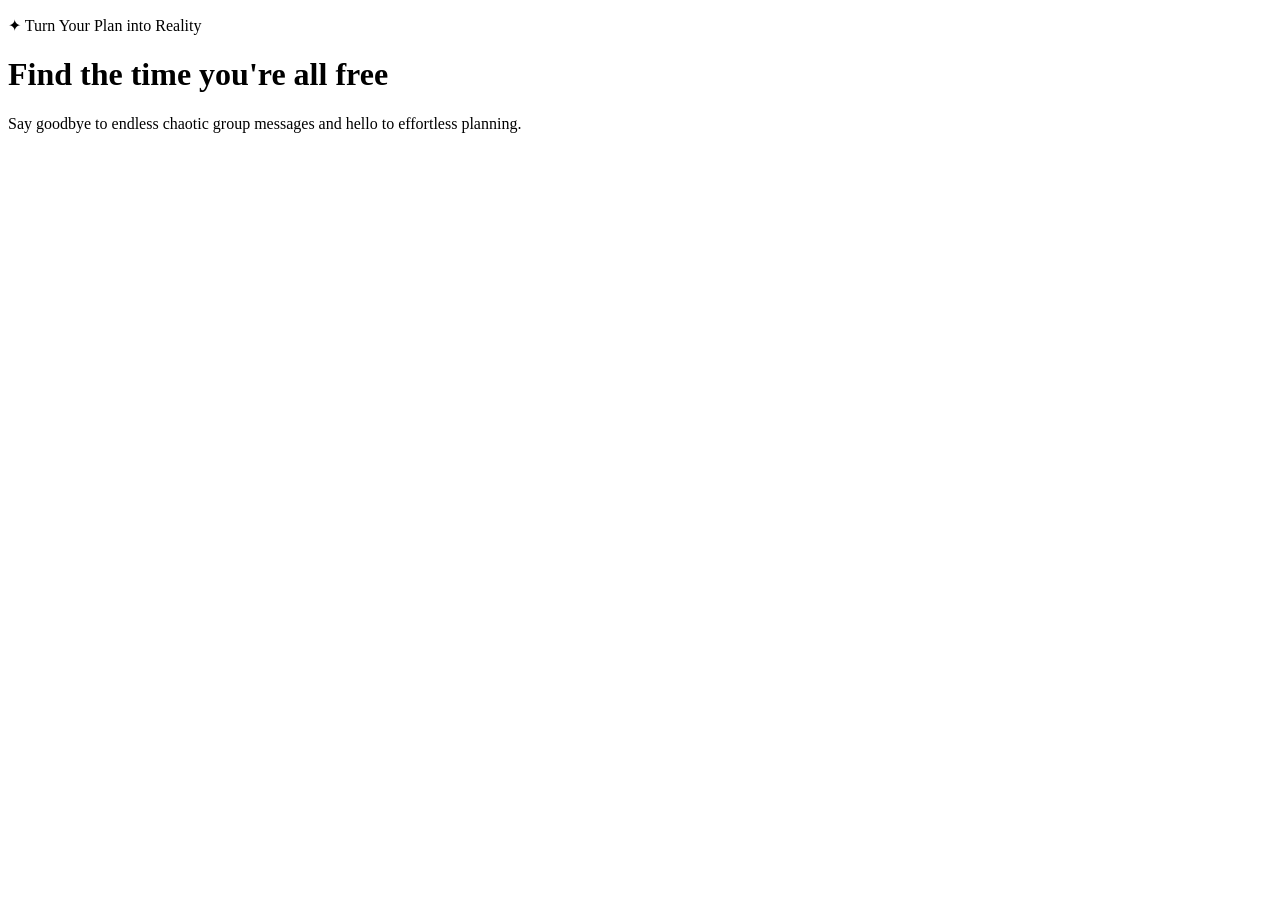
==== index.html @ 42d57957 "Add landing page structure" ====
<!DOCTYPE html>
<html lang="en">
<head>
    <meta charset="UTF-8">
    <meta name="viewport" content="width=device-width, initial-scale=1.0">
    <title>When Plans Make It Out of the Group Chat</title>
    <link rel="stylesheet" href="styles.css">
</head>
<body>
<div class="stars"></div>
<div class="app">
    <p class="eyebrow">✦ Turn Your Plan into Reality</p>
    <h1 class="brand">Find the time you're all free</h1>
    <p class="tagline">Say goodbye to endless chaotic group messages and hello to effortless planning.</p>
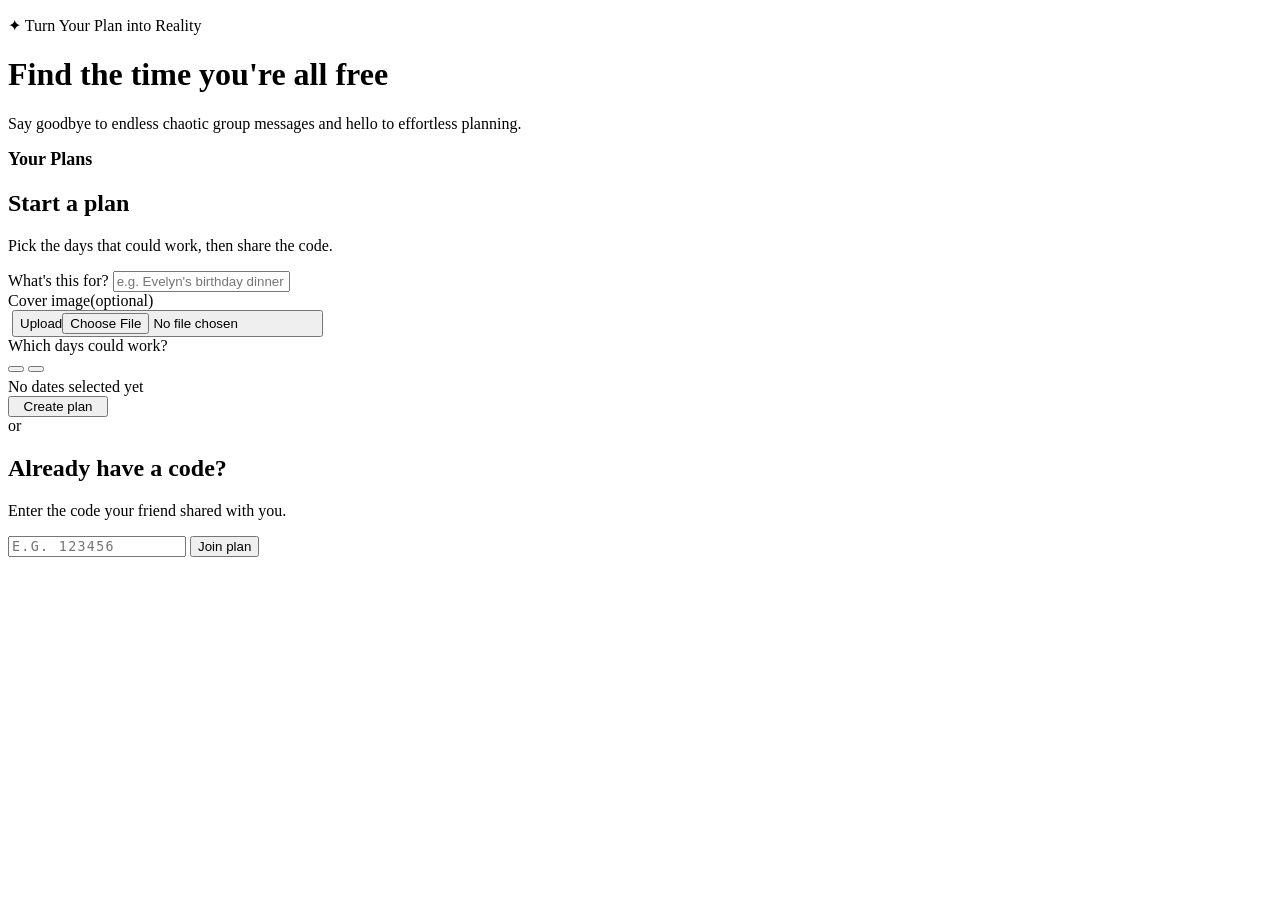
==== commit ec7dd0c3: "Add main homepage" ====
--- a/index.html
+++ b/index.html
@@ -13,3 +13,60 @@
     <h1 class="brand">Find the time you're all free</h1>
     <p class="tagline">Say goodbye to endless chaotic group messages and hello to effortless planning.</p>
 
+    <!-- main homepage-->
+    <div id="main-screen">
+        <div id="my-plans-section" class="hidden">
+            <h2 style="font-family: 'Fraunces', serif; font-size:18px; margin-bottom:14px;">Your Plans</h2>
+            <div class="plans-grid" id="plans-grid"></div>
+        </div>
+        
+        <div class="card" id="create-card">
+            <h2>Start a plan</h2>
+            <p class="sub">Pick the days that could work, then share the code.</p>
+
+            <div class="field">
+                <label for="event-name">What's this for?</label>
+                <input class="input" id="event-name" placeholder="e.g. Evelyn's birthday dinner" maxlength="60">
+            </div>
+
+            <div class="field">
+                <label>Cover image(optional)</label>
+                <div class="cover-upload">
+                    <img class="cover-preview" id="create-cover-preview" alt="">
+                    <button class="btn btn-ghost btn-sm file-btn">Upload<input type="file" id="create-cover-input" accept="image/*"></button>
+                </div> 
+                <!--image/* = allow any image type-->
+            </div>
+
+            <div class="field">
+                <label>Which days could work?</label>
+                <div class="cal-head">
+                    <button clear="cal-nav" id="cal-prev"></button>
+                    <span clear="month" id="cal-month-label"></span>
+                    <button clear="cal-nav" id="cal-next"></button>
+                </div>
+                <div class="cal-grid" id="cal-dow-row"></div>
+                <div class="cal-grid" id="cal-grid" style="margin-top:5px"></div>
+                <div class="selected-count" id="selected-count">No dates selected yet</div>
+                <div class="date-chips" id="date-chips"></div>
+            </div>
+        
+            <div class="error-msg hidden" id="create-error"></div>
+            <button class="btn btn-primary" id="create-btn" style="width:100px">Create plan</button>
+        </div>   
+
+        <div class="divider-word">or</div>
+
+        <div class="card">
+            <h2>Already have a code?</h2>
+            <p class="sub">Enter the code your friend shared with you.</p>
+            <div class="row">
+                <input class="input" id="join-code" placeholder="e.g. 123456" maxlength="6" style="text-transform:uppercase; letter-spacing:0.1em; font-family:'JetBrains Mono',monospace;">
+                <button class="btn btn-ghost" id="join-btn" style="flex:0 0 auto;">Join plan</button>
+            </div>
+            <div class="error-msg hidden" id="join-error"></div>
+        </div>
+    </div>
+
+<!-- EVENT SCREEN -->
+
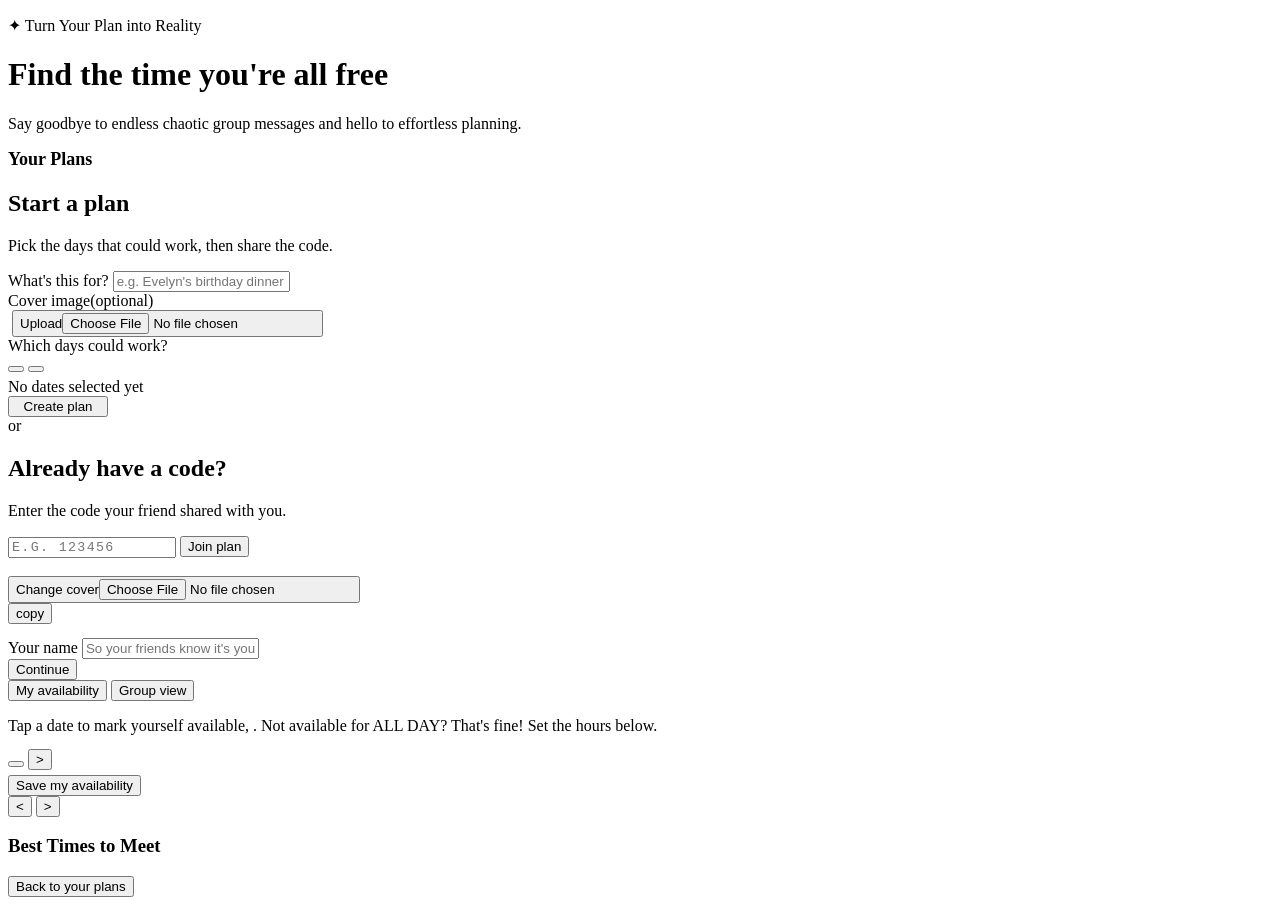
==== commit 2a8bade1: "Add event screen" ====
--- a/index.html
+++ b/index.html
@@ -16,15 +16,19 @@
     <!-- main homepage-->
     <div id="main-screen">
         <div id="my-plans-section" class="hidden">
+            <!-- font Fraunces, if unavailable serif, make it 18, add 14px underneath -->
             <h2 style="font-family: 'Fraunces', serif; font-size:18px; margin-bottom:14px;">Your Plans</h2>
+            <!-- empty, will later add plan cards--> 
             <div class="plans-grid" id="plans-grid"></div>
         </div>
         
         <div class="card" id="create-card">
             <h2>Start a plan</h2>
+            <!-- sub = make text smaller & gray -->
             <p class="sub">Pick the days that could work, then share the code.</p>
 
             <div class="field">
+                <!-- ask user what the event is for, using <label> -->
                 <label for="event-name">What's this for?</label>
                 <input class="input" id="event-name" placeholder="e.g. Evelyn's birthday dinner" maxlength="60">
             </div>
@@ -32,6 +36,7 @@
             <div class="field">
                 <label>Cover image(optional)</label>
                 <div class="cover-upload">
+                    <!-- initially empty img-->
                     <img class="cover-preview" id="create-cover-preview" alt="">
                     <button class="btn btn-ghost btn-sm file-btn">Upload<input type="file" id="create-cover-input" accept="image/*"></button>
                 </div> 
@@ -57,6 +62,7 @@
 
         <div class="divider-word">or</div>
 
+        <!-- join existing plan -->
         <div class="card">
             <h2>Already have a code?</h2>
             <p class="sub">Enter the code your friend shared with you.</p>
@@ -68,5 +74,78 @@
         </div>
     </div>
 
-<!-- EVENT SCREEN -->
+    <!-- EVENT SCREEN -->
+    <div id="screen-event" class="hidden">
+        <div class="card">
+            <img class="cover-banner-hidden" id="ev-cover-banner" alt="">
+            <div class="event-header">
+                <div> 
+                    <h2 id="ev-name" style="font-size:22px; margin:0;"></h2>
+                    <div class="meta-line" id="ev-meta"></div>
+                    <button class="cover-change-link file-btn" id="ev-cover-btn"> Change cover<input type="file" id="ev-cover-input" accept="image/*"></button>
+                </div>
+                <div class="code-badge">
+                    <span id="ev-code"></span>
+                    <button id="btn-copy-code">copy</button>
+                </div>
+            </div>
+            
+            <div id="name-gate">
+                <div class="field" style="max-width:320px; margin-top:14px;"> <label for="my-name">Your name</label>
+                <input class="input" id="my-name" placeholder="So your friends know it's you" maxlength="30">
+                <button class="btn btn-primary" id="btn-set-name">Continue</button>
+            </div>
 
+            <div id="event-body" class="hidden">
+                <div class="tabs">
+                    <button class="tab active" id="tab-mine" data-tab="mine">My availability</button>
+                    <button class="tab" id="tab-group" data-tab="group">Group view</button>
+                </div>
+
+                <div id="panel-mine">
+                    <p class="hint" style="margin-bottom:14px;">Tap a date to mark yourself available, <span id="mine-name-echo" style="font-weight:600;"></span>. Not available for ALL DAY? That's fine! Set the hours below.</p>
+                    <div class="cal-head">
+                        <button class="cal-nav" id="ev-cal-prev"></button>
+                        <span class="month" id="ev-cal-month-label"></span>
+                        <button class="cal-nav" id="ev-cal-next">></button>
+                    </div>
+                    <div class="cal-grid" id="mine-dow-row"></div>
+                    <div class="cal-grid" id="mine-grid" style="margin-top:5px;"></div>
+
+                    <div class="date-list" id="mine-date-list"></div>
+
+                    <div class="save-bar">
+                        <button class="btn btn-primary" id="btn-save">Save my availability </button>
+                        <span class="save-status" id="save-status"></span>
+                    </div>
+                </div>
+
+                <div id="panel-group" class="hidden">
+                    <div class="cal-head">
+                        <button class="cal-nav" id="grp-cal-prev"><</button>
+                        <span class="month" id="grp-cal-month-label"></span>
+                        <button class="cal-nav" id="grp-cal-next">></button>
+                    </div>
+                    <div class="cal-grid" id="grp-dow-row"></div>
+                    <div class="cal-grid" id="grp-grid" style="margin-top:5px;"></div>
+
+                    <div id="detail-panel" class="detail-panel hidden"></div>
+
+                    <div class="legend" id="legend"></div>
+
+                    <div class="best-times">
+                        <h3>Best Times to Meet</h3>
+                        <div id="best-times-list"></div>
+                    </div>
+                </div>
+            </div>
+        </div>
+
+        <button class="btn btn-ghost" id="btn-back-home">Back to your plans</button>
+    </div>
+
+</div>
+
+<script src="script.js"></script>
+</body>
+</html>
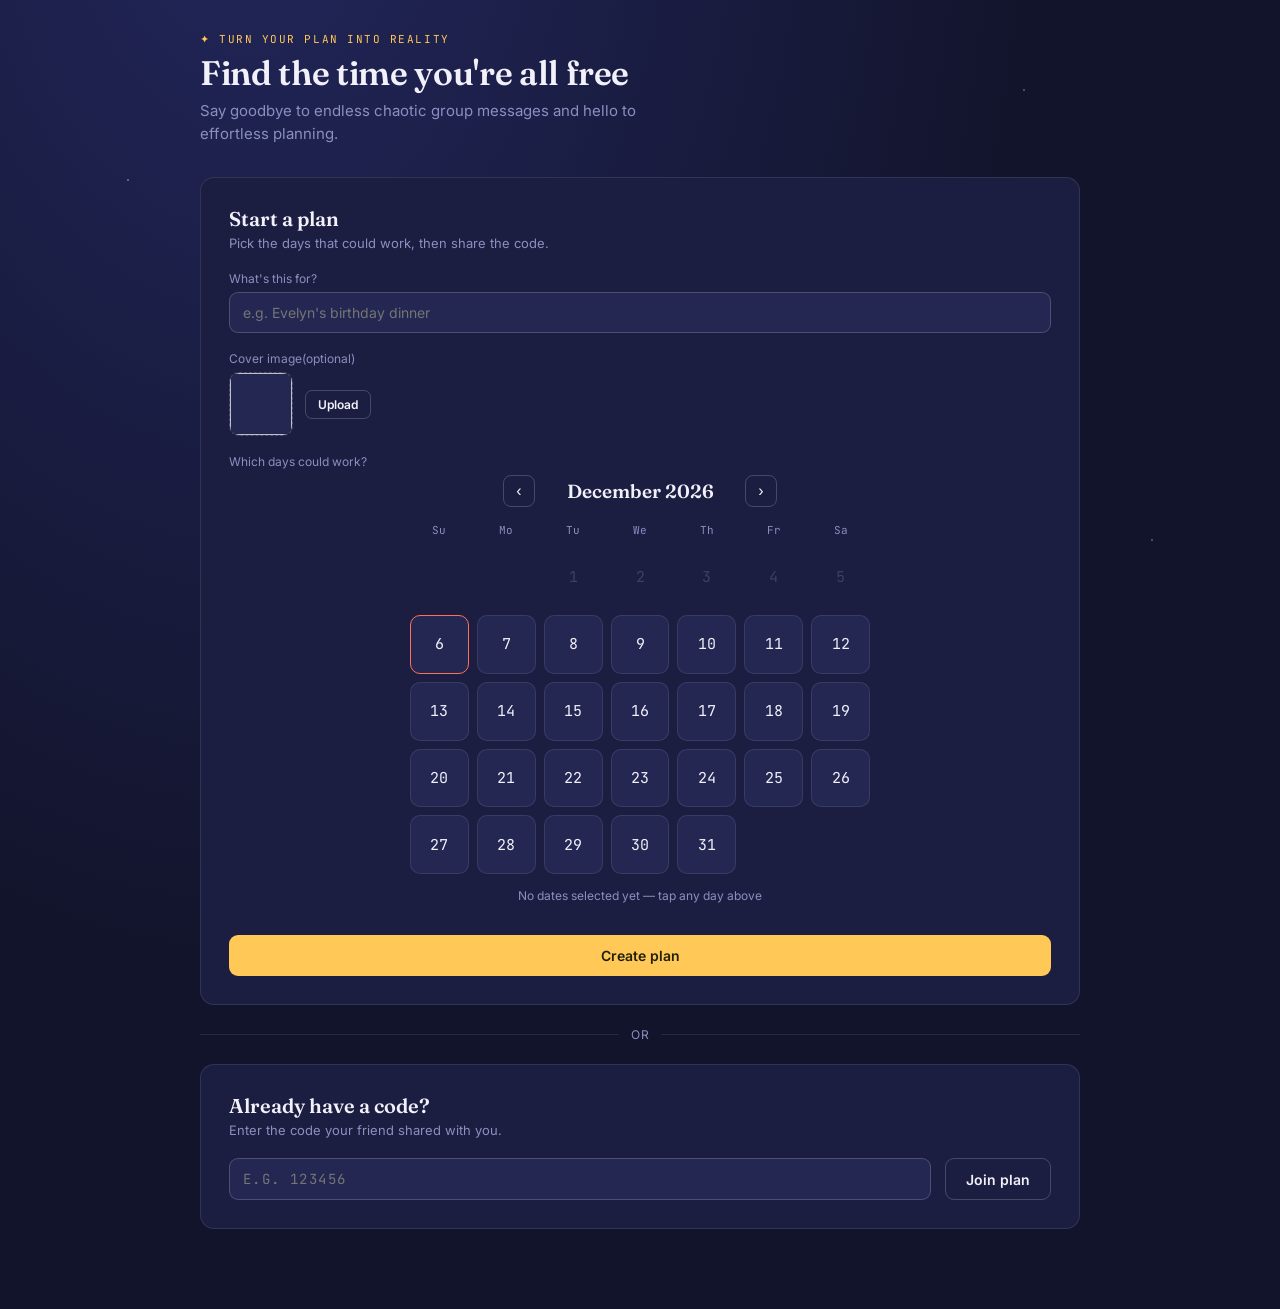
==== commit 2aa304a1: "add new index.html file with changes from prev file" ====
--- a/index.html
+++ b/index.html
@@ -14,7 +14,7 @@
     <p class="tagline">Say goodbye to endless chaotic group messages and hello to effortless planning.</p>
 
     <!-- main homepage-->
-    <div id="main-screen">
+    <div id="screen-home">
         <div id="my-plans-section" class="hidden">
             <!-- font Fraunces, if unavailable serif, make it 18, add 14px underneath -->
             <h2 style="font-family: 'Fraunces', serif; font-size:18px; margin-bottom:14px;">Your Plans</h2>
@@ -46,9 +46,9 @@
             <div class="field">
                 <label>Which days could work?</label>
                 <div class="cal-head">
-                    <button clear="cal-nav" id="cal-prev"></button>
-                    <span clear="month" id="cal-month-label"></span>
-                    <button clear="cal-nav" id="cal-next"></button>
+                    <button class="cal-nav" id="cal-prev">‹</button>
+                    <span class="month" id="cal-month-label"></span>
+                    <button class="cal-nav" id="cal-next">›</button>
                 </div>
                 <div class="cal-grid" id="cal-dow-row"></div>
                 <div class="cal-grid" id="cal-grid" style="margin-top:5px"></div>
@@ -57,8 +57,8 @@
             </div>
         
             <div class="error-msg hidden" id="create-error"></div>
-            <button class="btn btn-primary" id="create-btn" style="width:100px">Create plan</button>
-        </div>   
+            <button class="btn btn-primary" id="btn-create" style="width:100%;">Create plan</button> 
+            </div>    
 
         <div class="divider-word">or</div>
 
@@ -68,7 +68,7 @@
             <p class="sub">Enter the code your friend shared with you.</p>
             <div class="row">
                 <input class="input" id="join-code" placeholder="e.g. 123456" maxlength="6" style="text-transform:uppercase; letter-spacing:0.1em; font-family:'JetBrains Mono',monospace;">
-                <button class="btn btn-ghost" id="join-btn" style="flex:0 0 auto;">Join plan</button>
+                <button class="btn btn-ghost" id="btn-join" style="flex:0 0 auto;">Join plan</button>
             </div>
             <div class="error-msg hidden" id="join-error"></div>
         </div>
@@ -77,7 +77,7 @@
     <!-- EVENT SCREEN -->
     <div id="screen-event" class="hidden">
         <div class="card">
-            <img class="cover-banner-hidden" id="ev-cover-banner" alt="">
+            <img class="cover-banner hidden" id="ev-cover-banner" alt="">
             <div class="event-header">
                 <div> 
                     <h2 id="ev-name" style="font-size:22px; margin:0;"></h2>
@@ -91,8 +91,10 @@
             </div>
             
             <div id="name-gate">
-                <div class="field" style="max-width:320px; margin-top:14px;"> <label for="my-name">Your name</label>
-                <input class="input" id="my-name" placeholder="So your friends know it's you" maxlength="30">
+                <div class="field" style="max-width:320px; margin-top:14px;">
+                    <label for="my-name">Your name</label>
+                    <input class="input" id="my-name" placeholder="So your friends know it's you" maxlength="30">
+                </div>
                 <button class="btn btn-primary" id="btn-set-name">Continue</button>
             </div>
 
@@ -104,15 +106,15 @@
 
                 <div id="panel-mine">
                     <p class="hint" style="margin-bottom:14px;">Tap a date to mark yourself available, <span id="mine-name-echo" style="font-weight:600;"></span>. Not available for ALL DAY? That's fine! Set the hours below.</p>
-                    <div class="cal-head">
-                        <button class="cal-nav" id="ev-cal-prev"></button>
-                        <span class="month" id="ev-cal-month-label"></span>
-                        <button class="cal-nav" id="ev-cal-next">></button>
-                    </div>
+                <div class="cal-head">
+                <button class="cal-nav" id="ev-cal-prev">‹</button>
+                <span class="month" id="ev-cal-month-label"></span>
+                <button class="cal-nav" id="ev-cal-next">›</button>
+                </div>                    
                     <div class="cal-grid" id="mine-dow-row"></div>
                     <div class="cal-grid" id="mine-grid" style="margin-top:5px;"></div>
 
-                    <div class="date-list" id="mine-date-list"></div>
+                    <div class="date-list" id="mine-date-list"></div>   
 
                     <div class="save-bar">
                         <button class="btn btn-primary" id="btn-save">Save my availability </button>
@@ -121,11 +123,11 @@
                 </div>
 
                 <div id="panel-group" class="hidden">
-                    <div class="cal-head">
-                        <button class="cal-nav" id="grp-cal-prev"><</button>
-                        <span class="month" id="grp-cal-month-label"></span>
-                        <button class="cal-nav" id="grp-cal-next">></button>
-                    </div>
+                <div class="cal-head">
+                    <button class="cal-nav" id="grp-cal-prev">‹</button>
+                    <span class="month" id="grp-cal-month-label"></span>
+                    <button class="cal-nav" id="grp-cal-next">›</button>
+                </div>
                     <div class="cal-grid" id="grp-dow-row"></div>
                     <div class="cal-grid" id="grp-grid" style="margin-top:5px;"></div>
 
@@ -146,6 +148,6 @@
 
 </div>
 
-<script src="script.js"></script>
+<script type="module" src="firebase-init.js"></script>
+<script type="module" src="script.js"></script>
 </body>
-</html>
--- a/styles.css
+++ b/styles.css
@@ -0,0 +1,166 @@
+@import url('https://fonts.googleapis.com/css2?family=Fraunces:opsz,wght@9..144,500..700&family=Inter:wght@400;500;600;700&family=JetBrains+Mono:wght@400;500&display=swap');
+
+:root{
+    --ink: #12142B;
+    --panel: #1B1E40;
+    --panel-2: #232752;
+    --line: rgba(242,240,250,0.10);
+    --line-strong: rgba(242,240,250,0.20);
+    --text: #F2F0FA;
+    --muted: #8B8FC0;
+    --gold: #FFC857;
+    --gold-dim: rgba(255,200,87,0.18);
+    --coral: #FF6F59;
+    --radius: 14px;
+}
+
+*{box-sizing:border-box;}
+html,body{margin:0;padding:0;}
+body{
+    background: radial-gradient(ellipse at 20% -10%, #22265a 0%, var(--ink) 55%);
+    color: var(--text);
+    font-family: 'Inter', sans-serif;
+    min-height: 100vh;
+    padding: 32px 20px 60px;
+}
+.stars{
+    position:fixed; inset:0; z-index:0; pointer-events:none; opacity:0.6;
+    background-image:
+    radial-gradient(1.5px 1.5px at 10% 20%, rgba(255,255,255,0.5) 50%, transparent 100%),
+    radial-gradient(1.5px 1.5px at 80% 10%, rgba(255,255,255,0.4) 50%, transparent 100%),
+    radial-gradient(1px 1px at 60% 70%, rgba(255,255,255,0.35) 50%, transparent 100%),
+    radial-gradient(1px 1px at 30% 85%, rgba(255,255,255,0.3) 50%, transparent 100%),
+    radial-gradient(1.5px 1.5px at 90% 60%, rgba(255,255,255,0.4) 50%, transparent 100%),
+    radial-gradient(1px 1px at 45% 35%, rgba(255,255,255,0.3) 50%, transparent 100%);
+}
+.app{ position:relative; z-index:1; max-width: 880px; margin: 0 auto; }
+
+.eyebrow{ font-family:'JetBrains Mono', monospace; font-size:11px; letter-spacing:0.14em; text-transform:uppercase; color: var(--gold); margin:0 0 6px; }
+h1.brand{ font-family:'Fraunces', serif; font-weight:600; font-size:34px; margin:0 0 6px; letter-spacing:-0.01em; }
+.tagline{ color: var(--muted); margin:0 0 32px; font-size:15px; max-width:480px; line-height:1.5; }
+
+.card{ background: var(--panel); border:1px solid var(--line); border-radius: var(--radius); padding:28px; margin-bottom:20px; }
+.card h2{ font-family:'Fraunces', serif; font-weight:600; font-size:20px; margin:0 0 4px; }
+.card .sub{ color:var(--muted); font-size:13px; margin:0 0 20px; }
+
+.field{ margin-bottom:18px; }
+.field label{ display:block; font-size:12px; color:var(--muted); margin-bottom:6px; }
+.input{ width:100%; background: var(--panel-2); border:1px solid var(--line-strong); color:var(--text); padding:11px 13px; border-radius:9px; font-size:14px; font-family:'Inter', sans-serif; }
+.input:focus{ outline:2px solid var(--gold); outline-offset:1px; }
+.row{ display:flex; gap:14px; }
+.row > *{ flex:1; }
+
+.btn{ font-family:'Inter'; font-weight:600; font-size:14px; padding:11px 20px; border-radius:9px; border:1px solid transparent; cursor:pointer; }
+.btn:active{ transform: scale(0.98); }
+.btn-primary{ background: var(--gold); color:#20200A; }
+.btn-primary:hover{ opacity:0.92; }
+.btn-primary:disabled{ opacity:0.4; cursor:not-allowed; }
+.btn-ghost{ background:transparent; border-color: var(--line-strong); color: var(--text); }
+.btn-ghost:hover{ border-color: var(--gold); color: var(--gold); }
+.btn-sm{ padding:6px 12px; font-size:12px; border-radius:7px; }
+.btn:focus-visible{ outline:2px solid var(--gold); outline-offset:2px; }
+
+.divider-word{ display:flex; align-items:center; gap:12px; color:var(--muted); font-size:12px; margin:22px 0; letter-spacing:0.08em; text-transform:uppercase; }
+.divider-word::before, .divider-word::after{ content:''; flex:1; height:1px; background:var(--line); }
+
+/* Plans dashboard */
+.plans-grid{ display:grid; grid-template-columns: repeat(auto-fill, minmax(180px,1fr)); gap:14px; margin-bottom:28px; }
+.plan-card{ border-radius:12px; overflow:hidden; border:1px solid var(--line); cursor:pointer; background: var(--panel); text-align:left; }
+.plan-card:hover{ border-color: var(--gold); }
+.plan-cover{ height:90px; width:100%; object-fit:cover; display:block; background-size:cover; background-position:center; }
+.plan-card-body{ padding:12px 14px; }
+.plan-name{ font-weight:600; font-size:14px; margin-bottom:4px; }
+.plan-meta{ font-size:11px; color:var(--muted); font-family:'JetBrains Mono', monospace; }
+
+/* Calendar (shared component) */
+.cal-head{ display:flex; align-items:center; justify-content:center; gap:20px; margin-bottom:16px; }
+.cal-head .month{ font-family:'Fraunces', serif; font-weight:600; font-size:19px; min-width:170px; text-align:center; }
+.cal-nav{ background:transparent; border:1px solid var(--line-strong); color:var(--text); width:32px; height:32px; border-radius:8px; cursor:pointer; font-size:16px; flex:0 0 auto; }
+.cal-nav:hover{ border-color: var(--gold); color:var(--gold); }
+.cal-grid{ display:grid; grid-template-columns: repeat(7, 1fr); gap:8px; max-width:460px; margin:0 auto; }
+.cal-dow{ text-align:center; font-size:11px; color:var(--muted); padding-bottom:6px; font-family:'JetBrains Mono', monospace; }
+.cal-day{
+    aspect-ratio:1; display:flex; align-items:center; justify-content:center; flex-direction:column;
+    border-radius:10px; font-size:15px; cursor:pointer; border:1px solid var(--line);
+    font-family:'JetBrains Mono', monospace; color:var(--text); background: var(--panel-2); min-height:44px; gap:2px;
+}
+.cal-day.empty{ visibility:hidden; background:none; border:none; }
+.cal-day.past{ color: rgba(139,143,192,0.3); cursor:not-allowed; background:transparent; border-color:transparent; }
+.cal-day.today{ border-color: var(--coral); }
+.cal-day:not(.past):not(.empty):hover{ border-color: var(--gold); }
+.cal-day.selected{ background: var(--gold); color:#20200A; font-weight:700; border-color:var(--gold); }
+.cal-day.candidate:not(.selected){ border-color: rgba(139,143,192,0.35); }
+.cal-day.group-cell{ cursor:pointer; min-height:56px; padding-top:4px; }
+.cal-day.group-cell.active-detail{ border-color: var(--gold); box-shadow: 0 0 0 1px var(--gold); }
+.cal-day.full{ box-shadow: 0 0 10px 1px var(--gold); }
+.cal-daynum{ font-size:12px; color:var(--muted); }
+.dot-row{ display:flex; flex-wrap:wrap; gap:2px; justify-content:center; max-width:34px; }
+.dot{ width:6px; height:6px; border-radius:50%; }
+.dot-more{ font-size:8px; color:var(--muted); }
+.selected-count{ font-size:12px; color:var(--muted); margin-top:14px; text-align:center; }
+.date-chips{ display:flex; flex-wrap:wrap; gap:8px; justify-content:center; margin-top:14px; }
+.date-chip{ display:inline-flex; align-items:center; gap:6px; background: var(--gold-dim); border:1px solid rgba(255,200,87,0.4); color: var(--gold); font-size:12px; font-family:'JetBrains Mono', monospace; padding:5px 6px 5px 10px; border-radius:20px; }
+.date-chip button{ background:none; border:none; color: var(--gold); cursor:pointer; font-size:13px; padding:2px; }
+.date-chip button:hover{ color: var(--coral); }
+
+.error-msg{ color: var(--coral); font-size:13px; margin:-8px 0 14px; }
+
+/* Cover upload */
+.cover-upload{ display:flex; align-items:center; gap:12px; margin-bottom:18px; }
+.cover-preview{ width:64px; height:64px; border-radius:10px; background: var(--panel-2); border:1px dashed var(--line-strong); object-fit:cover; }
+.file-btn{ position:relative; overflow:hidden; }
+.file-btn input[type=file]{ position:absolute; inset:0; opacity:0; cursor:pointer; }
+
+/* Event header */
+.cover-banner{ width:100%; height:120px; border-radius:12px; object-fit:cover; margin-bottom:18px; background-size:cover; background-position:center; }
+.event-header{ display:flex; justify-content:space-between; align-items:flex-start; gap:16px; flex-wrap:wrap; margin-bottom:10px; }
+.code-badge{ font-family:'JetBrains Mono', monospace; background: var(--panel-2); border:1px solid var(--line-strong); padding:8px 14px; border-radius:9px; font-size:15px; letter-spacing:0.12em; color: var(--gold); display:inline-flex; align-items:center; gap:10px; }
+.code-badge button{ background:none; border:none; color:var(--muted); cursor:pointer; font-size:12px; }
+.code-badge button:hover{ color: var(--text); }
+.meta-line{ color: var(--muted); font-size:13px; margin-top:6px; }
+.cover-change-link{ background:none; border:none; color: var(--muted); font-size:12px; cursor:pointer; margin-top:8px; text-decoration:underline; padding:0; }
+.cover-change-link:hover{ color: var(--gold); }
+
+.tabs{ display:flex; gap:6px; margin-bottom:18px; border-bottom:1px solid var(--line); }
+.tab{ background:none; border:none; color: var(--muted); padding:10px 4px; margin-right:20px; font-size:14px; font-weight:600; cursor:pointer; border-bottom:2px solid transparent; font-family:'Inter'; }
+.tab.active{ color: var(--text); border-bottom-color: var(--gold); }
+
+.hint{ font-size:12px; color:var(--muted); line-height:1.6; }
+
+/* my dates list */
+.date-list{ margin-top:20px; }
+.date-row{ display:flex; align-items:center; gap:12px; background: var(--panel-2); border-radius:9px; padding:10px 12px; margin-bottom:8px; flex-wrap:wrap; }
+.date-row .swatch{ width:10px; height:10px; border-radius:50%; flex:0 0 auto; }
+.date-row .dlabel{ font-size:13px; font-weight:600; min-width:90px; }
+.date-row .allday-toggle{ font-size:12px; color: var(--muted); display:flex; align-items:center; gap:6px; cursor:pointer; }
+.date-row .time-inputs{ display:flex; align-items:center; gap:6px; font-size:12px; }
+.date-row input[type=time]{ background: var(--panel); border:1px solid var(--line-strong); color:var(--text); border-radius:6px; padding:5px 7px; font-family:'JetBrains Mono', monospace; font-size:12px; }
+.date-row .remove-btn{ margin-left:auto; background:none; border:none; color: var(--muted); cursor:pointer; font-size:15px; }
+.date-row .remove-btn:hover{ color: var(--coral); }
+
+.save-bar{ display:flex; align-items:center; gap:14px; margin-top:18px; }
+.save-status{ font-size:12px; color: var(--muted); }
+
+/* legend + detail + best times */
+.legend{ display:flex; flex-wrap:wrap; gap:14px; margin-top:18px; }
+.legend-person{ display:flex; align-items:center; gap:6px; font-size:12px; color: var(--text); }
+.legend-person .swatch{ width:10px; height:10px; border-radius:50%; }
+
+.detail-panel{ background: var(--panel-2); border-radius:10px; padding:16px; margin-top:16px; }
+.detail-panel h4{ margin:0 0 10px; font-family:'Fraunces', serif; font-size:15px; }
+.detail-row{ display:flex; align-items:center; gap:8px; font-size:13px; padding:5px 0; }
+.detail-row .swatch{ width:9px; height:9px; border-radius:50%; flex:0 0 auto; }
+.detail-row .t{ color: var(--muted); margin-left:auto; font-family:'JetBrains Mono', monospace; font-size:12px; }
+.common-window{ margin-top:10px; padding-top:10px; border-top:1px solid var(--line); color: var(--gold); font-size:13px; font-weight:600; }
+
+.best-times{ margin-top:26px; }
+.best-times h3{ font-family:'Fraunces', serif; font-size:16px; margin:0 0 10px; font-weight:600; }
+.best-row{ display:flex; justify-content:space-between; align-items:center; padding:10px 14px; background: var(--panel-2); border-radius:9px; margin-bottom:6px; font-size:13px; gap:10px; flex-wrap:wrap; }
+.best-row .dots{ display:flex; gap:3px; }
+.best-row .win{ color: var(--gold); font-family:'JetBrains Mono', monospace; font-size:12px; }
+.best-row .count{ color: var(--gold); font-family:'JetBrains Mono', monospace; font-weight:600; margin-left:auto; }
+
+.hidden{ display:none !important; }
+
+@media (max-width:600px){ h1.brand{ font-size:26px; } .card{ padding:20px; } }
+@media (prefers-reduced-motion: reduce){ .btn, .cell{ transition:none; } }
